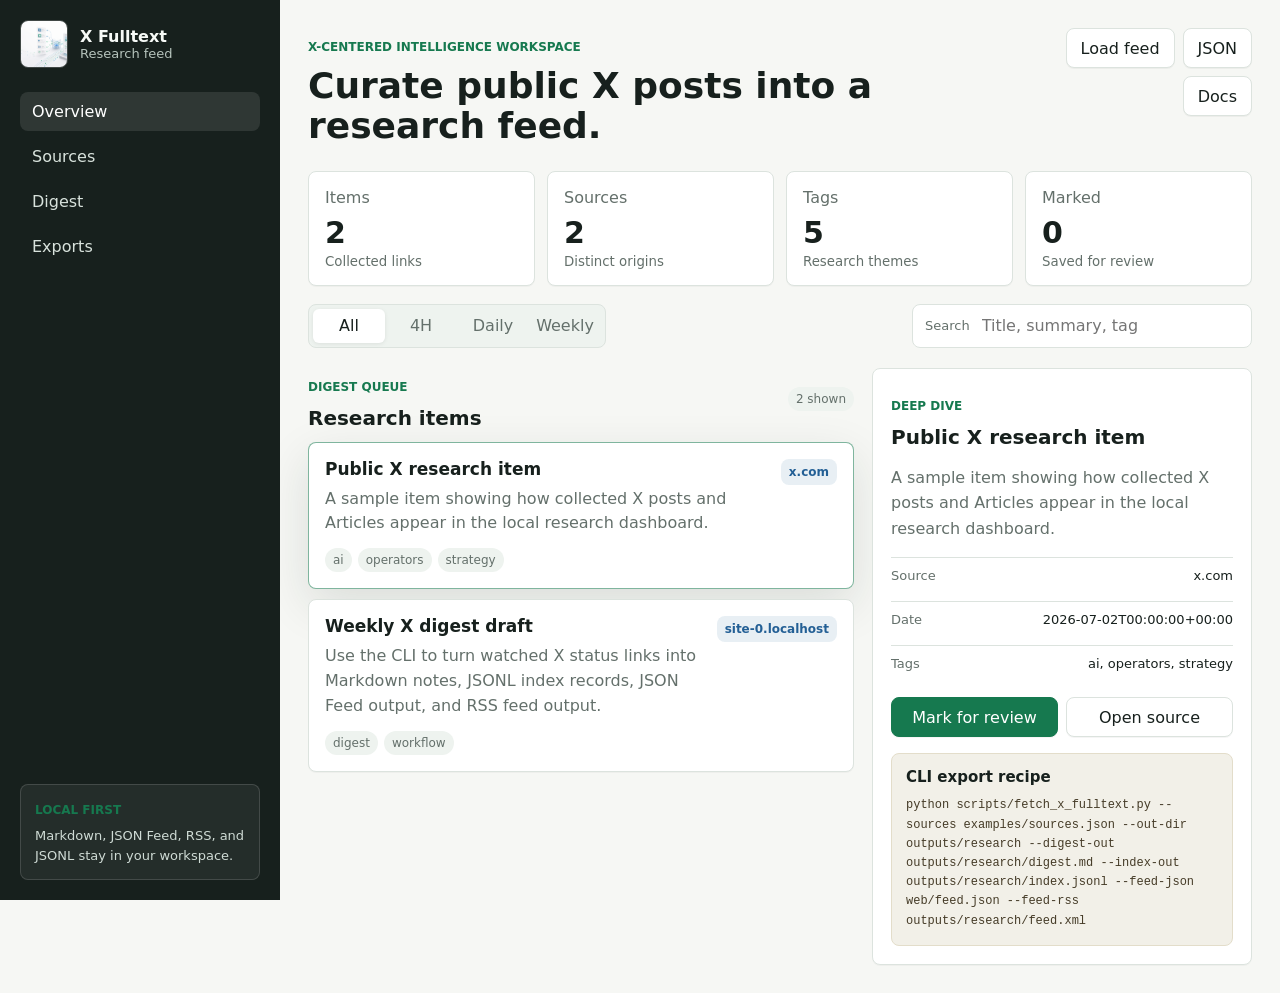
==== web/index.html @ 25ab1b39 "feat: add X research feed dashboard" ====
<!doctype html>
<html lang="en">
  <head>
    <meta charset="utf-8">
    <meta name="viewport" content="width=device-width, initial-scale=1">
    <title>X Fulltext Fetcher Dashboard</title>
    <link rel="stylesheet" href="./styles.css">
  </head>
  <body>
    <div class="app-shell">
      <aside class="sidebar" aria-label="Primary">
        <div class="brand">
          <img src="../assets/hero-banner.png" alt="" class="brand-mark">
          <div>
            <strong>X Fulltext</strong>
            <span>Research feed</span>
          </div>
        </div>
        <nav class="nav-list">
          <a href="#overview" class="active">Overview</a>
          <a href="#sources">Sources</a>
          <a href="#digest">Digest</a>
          <a href="#exports">Exports</a>
        </nav>
        <div class="sidebar-note">
          <span class="note-label">Local first</span>
          <p>Markdown, JSON Feed, RSS, and JSONL stay in your workspace.</p>
        </div>
      </aside>

      <main class="workspace">
        <header class="topbar">
          <div>
            <p class="eyebrow">X-centered intelligence workspace</p>
            <h1>Curate public X posts into a research feed.</h1>
          </div>
          <div class="toolbar">
            <label class="file-button">
              Load feed
              <input id="feedFile" type="file" accept="application/json,.json">
            </label>
            <a class="icon-button" href="./sample-feed.json" download aria-label="Download sample feed">JSON</a>
            <a class="icon-button" href="../README.md" aria-label="Open README">Docs</a>
          </div>
        </header>

        <section id="overview" class="metrics-grid" aria-label="Feed metrics">
          <article class="metric-card">
            <span>Items</span>
            <strong id="metricItems">0</strong>
            <small>Collected links</small>
          </article>
          <article class="metric-card">
            <span>Sources</span>
            <strong id="metricSources">0</strong>
            <small>Distinct origins</small>
          </article>
          <article class="metric-card">
            <span>Tags</span>
            <strong id="metricTags">0</strong>
            <small>Research themes</small>
          </article>
          <article class="metric-card">
            <span>Marked</span>
            <strong id="metricMarked">0</strong>
            <small>Saved for review</small>
          </article>
        </section>

        <section class="control-row" aria-label="Feed controls">
          <div class="segmented" role="tablist" aria-label="Digest cadence">
            <button class="selected" data-period="all">All</button>
            <button data-period="4h">4H</button>
            <button data-period="daily">Daily</button>
            <button data-period="weekly">Weekly</button>
          </div>
          <label class="search-box">
            <span>Search</span>
            <input id="searchInput" type="search" placeholder="Title, summary, tag">
          </label>
        </section>

        <section class="content-grid">
          <div class="feed-column">
            <div class="section-heading">
              <div>
                <p class="eyebrow">Digest queue</p>
                <h2>Research items</h2>
              </div>
              <span id="resultCount" class="count-pill">0 shown</span>
            </div>
            <div id="feedList" class="feed-list"></div>
          </div>

          <aside class="insight-panel" id="digest">
            <div class="section-heading">
              <div>
                <p class="eyebrow">Deep dive</p>
                <h2 id="detailTitle">Select an item</h2>
              </div>
            </div>
            <p id="detailSummary" class="detail-summary">Choose a feed item to inspect its summary, source link, and tags.</p>
            <div class="detail-meta" id="detailMeta"></div>
            <div class="action-stack">
              <button id="markButton" type="button">Mark for review</button>
              <a id="openSource" href="#" target="_blank" rel="noreferrer">Open source</a>
            </div>
            <div id="exports" class="export-box">
              <h3>CLI export recipe</h3>
              <code>python scripts/fetch_x_fulltext.py --sources examples/sources.json --out-dir outputs/research --digest-out outputs/research/digest.md --index-out outputs/research/index.jsonl --feed-json web/feed.json --feed-rss outputs/research/feed.xml</code>
            </div>
          </aside>
        </section>
      </main>
    </div>
    <script src="./app.js"></script>
  </body>
</html>
---- web/styles.css ----
:root {
  color-scheme: light;
  --bg: #f6f7f4;
  --surface: #ffffff;
  --surface-2: #eef3ef;
  --ink: #17201d;
  --muted: #64706b;
  --line: #dce3de;
  --green: #16794f;
  --blue: #235f95;
  --amber: #9a6517;
  --red: #a43d3d;
  --shadow: 0 16px 48px rgba(26, 38, 32, 0.12);
}

* {
  box-sizing: border-box;
}

body {
  margin: 0;
  min-height: 100vh;
  background: var(--bg);
  color: var(--ink);
  font-family: Inter, ui-sans-serif, system-ui, -apple-system, BlinkMacSystemFont, "Segoe UI", sans-serif;
}

a {
  color: inherit;
  text-decoration: none;
}

button,
input {
  font: inherit;
}

.app-shell {
  display: grid;
  grid-template-columns: 280px minmax(0, 1fr);
  min-height: 100vh;
}

.sidebar {
  position: sticky;
  top: 0;
  height: 100vh;
  display: flex;
  flex-direction: column;
  gap: 24px;
  padding: 20px;
  background: #17201d;
  color: #f7faf7;
}

.brand {
  display: flex;
  align-items: center;
  gap: 12px;
}

.brand-mark {
  width: 48px;
  height: 48px;
  border-radius: 8px;
  object-fit: cover;
  border: 1px solid rgba(255, 255, 255, 0.18);
}

.brand strong,
.brand span {
  display: block;
}

.brand span {
  color: #b7c4bd;
  font-size: 13px;
}

.nav-list {
  display: grid;
  gap: 6px;
}

.nav-list a {
  padding: 10px 12px;
  border-radius: 8px;
  color: #d8e2dc;
}

.nav-list a.active,
.nav-list a:hover {
  background: rgba(255, 255, 255, 0.1);
  color: #ffffff;
}

.sidebar-note {
  margin-top: auto;
  padding: 14px;
  border: 1px solid rgba(255, 255, 255, 0.14);
  border-radius: 8px;
  background: rgba(255, 255, 255, 0.06);
}

.note-label,
.eyebrow {
  color: var(--green);
  font-size: 12px;
  font-weight: 700;
  letter-spacing: 0;
  text-transform: uppercase;
}

.sidebar-note p {
  margin: 8px 0 0;
  color: #cfdbd5;
  font-size: 13px;
  line-height: 1.5;
}

.workspace {
  padding: 28px;
}

.topbar {
  display: flex;
  align-items: flex-start;
  justify-content: space-between;
  gap: 24px;
  margin-bottom: 24px;
}

.topbar h1 {
  max-width: 780px;
  margin: 4px 0 0;
  font-size: 36px;
  line-height: 1.12;
  letter-spacing: 0;
}

.toolbar {
  display: flex;
  flex-wrap: wrap;
  justify-content: flex-end;
  gap: 8px;
}

.file-button,
.icon-button,
.action-stack button,
.action-stack a {
  min-height: 40px;
  display: inline-flex;
  align-items: center;
  justify-content: center;
  padding: 0 14px;
  border: 1px solid var(--line);
  border-radius: 8px;
  background: var(--surface);
  color: var(--ink);
  cursor: pointer;
  box-shadow: 0 1px 0 rgba(0, 0, 0, 0.04);
}

.file-button input {
  display: none;
}

.metrics-grid {
  display: grid;
  grid-template-columns: repeat(4, minmax(0, 1fr));
  gap: 12px;
  margin-bottom: 18px;
}

.metric-card,
.feed-card,
.insight-panel {
  border: 1px solid var(--line);
  border-radius: 8px;
  background: var(--surface);
  box-shadow: 0 1px 0 rgba(0, 0, 0, 0.03);
}

.metric-card {
  padding: 16px;
}

.metric-card span,
.metric-card small {
  display: block;
  color: var(--muted);
}

.metric-card strong {
  display: block;
  margin: 8px 0 4px;
  font-size: 30px;
}

.control-row {
  display: flex;
  align-items: center;
  justify-content: space-between;
  gap: 16px;
  margin-bottom: 20px;
}

.segmented {
  display: inline-grid;
  grid-template-columns: repeat(4, 72px);
  padding: 4px;
  border: 1px solid var(--line);
  border-radius: 8px;
  background: var(--surface-2);
}

.segmented button {
  height: 34px;
  border: 0;
  border-radius: 6px;
  background: transparent;
  color: var(--muted);
  cursor: pointer;
}

.segmented button.selected {
  background: var(--surface);
  color: var(--ink);
  box-shadow: 0 1px 4px rgba(0, 0, 0, 0.08);
}

.search-box {
  min-width: min(100%, 340px);
  display: flex;
  align-items: center;
  gap: 10px;
  padding: 0 12px;
  border: 1px solid var(--line);
  border-radius: 8px;
  background: var(--surface);
}

.search-box span {
  color: var(--muted);
  font-size: 13px;
}

.search-box input {
  width: 100%;
  height: 42px;
  border: 0;
  outline: 0;
  background: transparent;
}

.content-grid {
  display: grid;
  grid-template-columns: minmax(0, 1fr) 380px;
  gap: 18px;
  align-items: start;
}

.section-heading {
  display: flex;
  align-items: center;
  justify-content: space-between;
  gap: 12px;
  margin-bottom: 12px;
}

.section-heading h2 {
  margin: 2px 0 0;
  font-size: 20px;
  letter-spacing: 0;
}

.count-pill,
.tag {
  display: inline-flex;
  align-items: center;
  min-height: 24px;
  padding: 0 8px;
  border-radius: 999px;
  background: var(--surface-2);
  color: var(--muted);
  font-size: 12px;
}

.feed-list {
  display: grid;
  gap: 10px;
}

.feed-card {
  display: grid;
  grid-template-columns: minmax(0, 1fr) auto;
  gap: 14px;
  padding: 16px;
  cursor: pointer;
}

.feed-card.selected {
  border-color: rgba(22, 121, 79, 0.55);
  box-shadow: var(--shadow);
}

.feed-card h3 {
  margin: 0 0 8px;
  font-size: 17px;
}

.feed-card p {
  margin: 0;
  color: var(--muted);
  line-height: 1.55;
}

.tag-row {
  display: flex;
  flex-wrap: wrap;
  gap: 6px;
  margin-top: 12px;
}

.source-chip {
  align-self: start;
  padding: 6px 8px;
  border-radius: 8px;
  background: rgba(35, 95, 149, 0.1);
  color: var(--blue);
  font-size: 12px;
  font-weight: 700;
}

.insight-panel {
  position: sticky;
  top: 20px;
  padding: 18px;
}

.detail-summary {
  color: var(--muted);
  line-height: 1.6;
}

.detail-meta {
  display: grid;
  gap: 8px;
  margin: 16px 0;
}

.meta-row {
  display: flex;
  justify-content: space-between;
  gap: 12px;
  padding: 10px 0;
  border-top: 1px solid var(--line);
  font-size: 13px;
}

.meta-row span:first-child {
  color: var(--muted);
}

.action-stack {
  display: grid;
  grid-template-columns: 1fr 1fr;
  gap: 8px;
  margin-bottom: 16px;
}

.action-stack button {
  background: var(--green);
  color: #ffffff;
  border-color: var(--green);
}

.export-box {
  padding: 14px;
  border-radius: 8px;
  background: #f2f0e8;
  border: 1px solid #e3ddca;
}

.export-box h3 {
  margin: 0 0 10px;
  font-size: 15px;
}

.export-box code {
  display: block;
  overflow-x: auto;
  color: #453b27;
  font-size: 12px;
  line-height: 1.6;
  white-space: pre-wrap;
}

@media (max-width: 980px) {
  .app-shell {
    grid-template-columns: 1fr;
  }

  .sidebar {
    position: static;
    height: auto;
  }

  .metrics-grid,
  .content-grid {
    grid-template-columns: 1fr 1fr;
  }

  .insight-panel {
    position: static;
    grid-column: 1 / -1;
  }
}

@media (max-width: 680px) {
  .workspace {
    padding: 18px;
  }

  .topbar,
  .control-row,
  .feed-card {
    display: grid;
  }

  .topbar h1 {
    font-size: 28px;
  }

  .metrics-grid,
  .content-grid {
    grid-template-columns: 1fr;
  }

  .segmented {
    width: 100%;
    grid-template-columns: repeat(4, minmax(0, 1fr));
  }

  .search-box {
    min-width: 100%;
  }
}
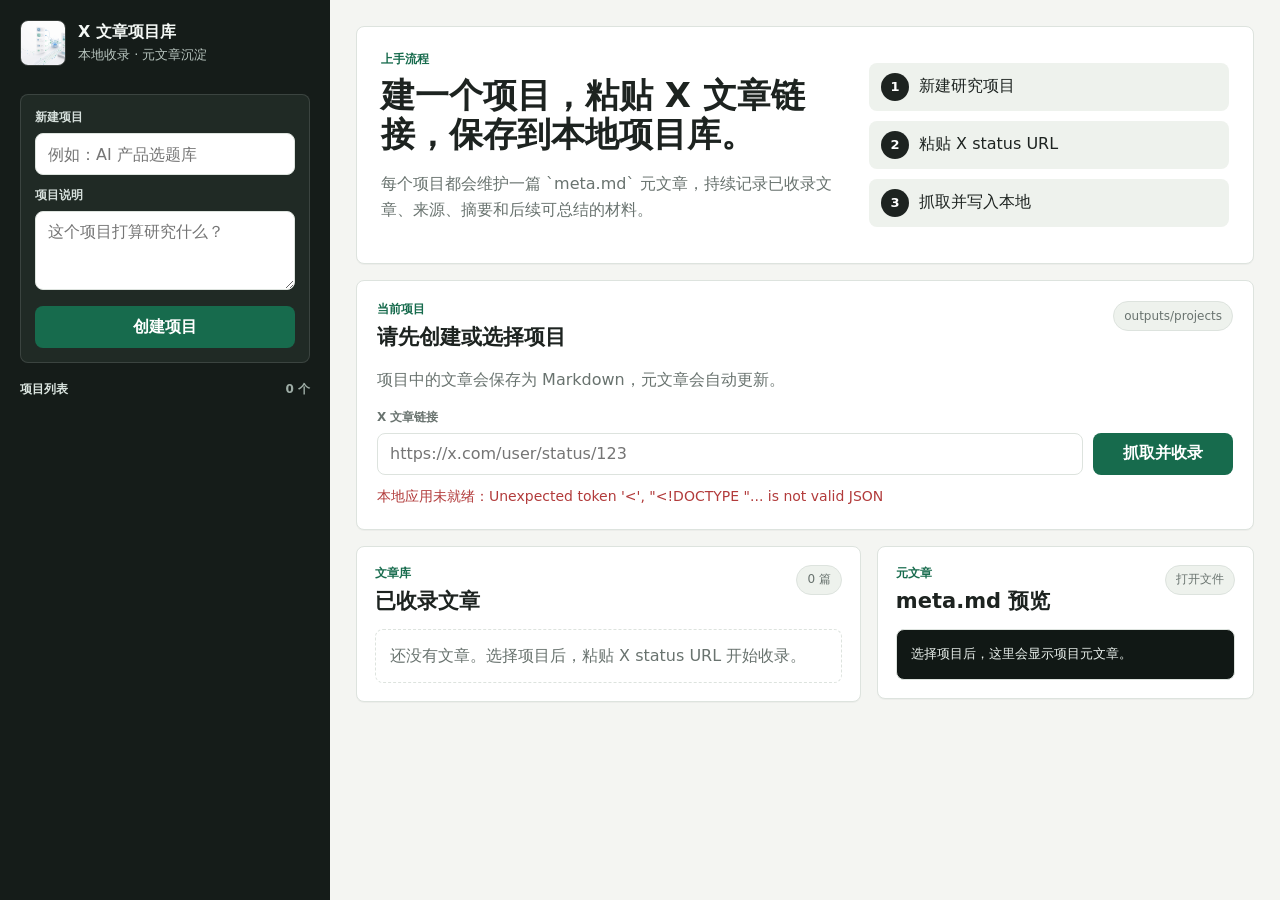
==== commit 3290718c: "feat: add local Chinese project library app" ====
--- a/web/index.html
+++ b/web/index.html
@@ -1,118 +1,101 @@
 <!doctype html>
-<html lang="en">
+<html lang="zh-CN">
   <head>
     <meta charset="utf-8">
     <meta name="viewport" content="width=device-width, initial-scale=1">
-    <title>X Fulltext Fetcher Dashboard</title>
+    <title>X 文章项目库</title>
     <link rel="stylesheet" href="./styles.css">
   </head>
   <body>
-    <div class="app-shell">
-      <aside class="sidebar" aria-label="Primary">
+    <div class="shell">
+      <aside class="project-rail" aria-label="项目库">
         <div class="brand">
           <img src="../assets/hero-banner.png" alt="" class="brand-mark">
           <div>
-            <strong>X Fulltext</strong>
-            <span>Research feed</span>
+            <strong>X 文章项目库</strong>
+            <span>本地收录 · 元文章沉淀</span>
           </div>
         </div>
-        <nav class="nav-list">
-          <a href="#overview" class="active">Overview</a>
-          <a href="#sources">Sources</a>
-          <a href="#digest">Digest</a>
-          <a href="#exports">Exports</a>
-        </nav>
-        <div class="sidebar-note">
-          <span class="note-label">Local first</span>
-          <p>Markdown, JSON Feed, RSS, and JSONL stay in your workspace.</p>
+
+        <form id="projectForm" class="new-project">
+          <label>
+            <span>新建项目</span>
+            <input id="projectName" required placeholder="例如：AI 产品选题库">
+          </label>
+          <label>
+            <span>项目说明</span>
+            <textarea id="projectDescription" rows="3" placeholder="这个项目打算研究什么？"></textarea>
+          </label>
+          <button type="submit">创建项目</button>
+        </form>
+
+        <div class="rail-heading">
+          <span>项目列表</span>
+          <small id="projectCount">0 个</small>
         </div>
+        <div id="projectList" class="project-list"></div>
       </aside>
 
       <main class="workspace">
-        <header class="topbar">
+        <section class="hero-panel">
           <div>
-            <p class="eyebrow">X-centered intelligence workspace</p>
-            <h1>Curate public X posts into a research feed.</h1>
+            <p class="eyebrow">上手流程</p>
+            <h1>建一个项目，粘贴 X 文章链接，保存到本地项目库。</h1>
+            <p class="hero-copy">每个项目都会维护一篇 `meta.md` 元文章，持续记录已收录文章、来源、摘要和后续可总结的材料。</p>
           </div>
-          <div class="toolbar">
-            <label class="file-button">
-              Load feed
-              <input id="feedFile" type="file" accept="application/json,.json">
-            </label>
-            <a class="icon-button" href="./sample-feed.json" download aria-label="Download sample feed">JSON</a>
-            <a class="icon-button" href="../README.md" aria-label="Open README">Docs</a>
-          </div>
-        </header>
-
-        <section id="overview" class="metrics-grid" aria-label="Feed metrics">
-          <article class="metric-card">
-            <span>Items</span>
-            <strong id="metricItems">0</strong>
-            <small>Collected links</small>
-          </article>
-          <article class="metric-card">
-            <span>Sources</span>
-            <strong id="metricSources">0</strong>
-            <small>Distinct origins</small>
-          </article>
-          <article class="metric-card">
-            <span>Tags</span>
-            <strong id="metricTags">0</strong>
-            <small>Research themes</small>
-          </article>
-          <article class="metric-card">
-            <span>Marked</span>
-            <strong id="metricMarked">0</strong>
-            <small>Saved for review</small>
-          </article>
+          <ol class="steps">
+            <li><strong>1</strong><span>新建研究项目</span></li>
+            <li><strong>2</strong><span>粘贴 X status URL</span></li>
+            <li><strong>3</strong><span>抓取并写入本地</span></li>
+          </ol>
         </section>
 
-        <section class="control-row" aria-label="Feed controls">
-          <div class="segmented" role="tablist" aria-label="Digest cadence">
-            <button class="selected" data-period="all">All</button>
-            <button data-period="4h">4H</button>
-            <button data-period="daily">Daily</button>
-            <button data-period="weekly">Weekly</button>
+        <section class="active-project">
+          <div class="section-title">
+            <div>
+              <p class="eyebrow">当前项目</p>
+              <h2 id="activeProjectName">请先创建或选择项目</h2>
+            </div>
+            <span id="saveLocation" class="path-pill">outputs/projects</span>
           </div>
-          <label class="search-box">
-            <span>Search</span>
-            <input id="searchInput" type="search" placeholder="Title, summary, tag">
-          </label>
+          <p id="activeProjectDescription" class="muted">项目中的文章会保存为 Markdown，元文章会自动更新。</p>
+
+          <form id="captureForm" class="capture-box">
+            <label>
+              <span>X 文章链接</span>
+              <input id="articleUrl" type="url" placeholder="https://x.com/user/status/123" required>
+            </label>
+            <button id="captureButton" type="submit">抓取并收录</button>
+          </form>
+          <p id="statusLine" class="status-line">准备就绪。</p>
         </section>
 
-        <section class="content-grid">
-          <div class="feed-column">
-            <div class="section-heading">
+        <section class="library-grid">
+          <div class="article-pane">
+            <div class="section-title">
               <div>
-                <p class="eyebrow">Digest queue</p>
-                <h2>Research items</h2>
+                <p class="eyebrow">文章库</p>
+                <h2>已收录文章</h2>
               </div>
-              <span id="resultCount" class="count-pill">0 shown</span>
+              <span id="articleCount" class="path-pill">0 篇</span>
             </div>
-            <div id="feedList" class="feed-list"></div>
+            <div id="articleList" class="article-list"></div>
           </div>
 
-          <aside class="insight-panel" id="digest">
-            <div class="section-heading">
+          <aside class="meta-pane">
+            <div class="section-title">
               <div>
-                <p class="eyebrow">Deep dive</p>
-                <h2 id="detailTitle">Select an item</h2>
+                <p class="eyebrow">元文章</p>
+                <h2>meta.md 预览</h2>
               </div>
+              <a id="metaFileLink" href="#" target="_blank" rel="noreferrer">打开文件</a>
             </div>
-            <p id="detailSummary" class="detail-summary">Choose a feed item to inspect its summary, source link, and tags.</p>
-            <div class="detail-meta" id="detailMeta"></div>
-            <div class="action-stack">
-              <button id="markButton" type="button">Mark for review</button>
-              <a id="openSource" href="#" target="_blank" rel="noreferrer">Open source</a>
-            </div>
-            <div id="exports" class="export-box">
-              <h3>CLI export recipe</h3>
-              <code>python scripts/fetch_x_fulltext.py --sources examples/sources.json --out-dir outputs/research --digest-out outputs/research/digest.md --index-out outputs/research/index.jsonl --feed-json web/feed.json --feed-rss outputs/research/feed.xml</code>
-            </div>
+            <pre id="metaPreview" class="meta-preview">选择项目后，这里会显示项目元文章。</pre>
           </aside>
         </section>
       </main>
     </div>
+
     <script src="./app.js"></script>
   </body>
 </html>
--- a/web/styles.css
+++ b/web/styles.css
@@ -1,16 +1,20 @@
 :root {
   color-scheme: light;
-  --bg: #f6f7f4;
+  --bg: #f4f5f2;
+  --ink: #1d2320;
+  --muted: #69736f;
+  --line: #dde3de;
   --surface: #ffffff;
-  --surface-2: #eef3ef;
-  --ink: #17201d;
-  --muted: #64706b;
-  --line: #dce3de;
-  --green: #16794f;
-  --blue: #235f95;
-  --amber: #9a6517;
-  --red: #a43d3d;
-  --shadow: 0 16px 48px rgba(26, 38, 32, 0.12);
+  --surface-soft: #eef2ed;
+  --rail: #151c19;
+  --rail-2: #202a25;
+  --rail-text: #f4f8f5;
+  --green: #176b4d;
+  --green-2: #0f5b41;
+  --blue: #245f8f;
+  --yellow: #f1c45b;
+  --danger: #b23b3b;
+  --shadow: 0 18px 48px rgba(26, 34, 30, 0.12);
 }
 
 * {
@@ -22,7 +26,13 @@
   min-height: 100vh;
   background: var(--bg);
   color: var(--ink);
-  font-family: Inter, ui-sans-serif, system-ui, -apple-system, BlinkMacSystemFont, "Segoe UI", sans-serif;
+  font-family: Inter, ui-sans-serif, system-ui, -apple-system, BlinkMacSystemFont, "Segoe UI", "Microsoft YaHei", sans-serif;
+}
+
+button,
+input,
+textarea {
+  font: inherit;
 }
 
 a {
@@ -30,41 +40,38 @@
   text-decoration: none;
 }
 
-button,
-input {
-  font: inherit;
-}
-
-.app-shell {
-  display: grid;
-  grid-template-columns: 280px minmax(0, 1fr);
+.shell {
+  display: grid;
+  grid-template-columns: 330px minmax(0, 1fr);
   min-height: 100vh;
 }
 
-.sidebar {
+.project-rail {
   position: sticky;
   top: 0;
   height: 100vh;
   display: flex;
   flex-direction: column;
-  gap: 24px;
+  gap: 18px;
   padding: 20px;
-  background: #17201d;
-  color: #f7faf7;
+  background: var(--rail);
+  color: var(--rail-text);
+  overflow-y: auto;
 }
 
 .brand {
   display: flex;
   align-items: center;
   gap: 12px;
+  padding-bottom: 10px;
 }
 
 .brand-mark {
-  width: 48px;
-  height: 48px;
+  width: 46px;
+  height: 46px;
   border-radius: 8px;
   object-fit: cover;
-  border: 1px solid rgba(255, 255, 255, 0.18);
+  border: 1px solid rgba(255, 255, 255, 0.14);
 }
 
 .brand strong,
@@ -73,377 +80,395 @@
 }
 
 .brand span {
-  color: #b7c4bd;
+  margin-top: 3px;
+  color: #b8c5bf;
   font-size: 13px;
 }
 
-.nav-list {
-  display: grid;
-  gap: 6px;
-}
-
-.nav-list a {
-  padding: 10px 12px;
-  border-radius: 8px;
-  color: #d8e2dc;
-}
-
-.nav-list a.active,
-.nav-list a:hover {
-  background: rgba(255, 255, 255, 0.1);
-  color: #ffffff;
-}
-
-.sidebar-note {
-  margin-top: auto;
+.new-project {
+  display: grid;
+  gap: 12px;
   padding: 14px;
-  border: 1px solid rgba(255, 255, 255, 0.14);
-  border-radius: 8px;
-  background: rgba(255, 255, 255, 0.06);
-}
-
-.note-label,
+  border: 1px solid rgba(255, 255, 255, 0.12);
+  border-radius: 8px;
+  background: var(--rail-2);
+}
+
+label span,
+.rail-heading,
 .eyebrow {
-  color: var(--green);
   font-size: 12px;
   font-weight: 700;
   letter-spacing: 0;
   text-transform: uppercase;
 }
 
-.sidebar-note p {
-  margin: 8px 0 0;
-  color: #cfdbd5;
+label span {
+  display: block;
+  margin-bottom: 7px;
+  color: #d6e0dc;
+}
+
+input,
+textarea {
+  width: 100%;
+  border: 1px solid var(--line);
+  border-radius: 8px;
+  background: #ffffff;
+  color: var(--ink);
+  outline: 0;
+}
+
+input {
+  height: 42px;
+  padding: 0 12px;
+}
+
+textarea {
+  resize: vertical;
+  min-height: 74px;
+  padding: 10px 12px;
+}
+
+input:focus,
+textarea:focus {
+  border-color: rgba(23, 107, 77, 0.65);
+  box-shadow: 0 0 0 3px rgba(23, 107, 77, 0.14);
+}
+
+button {
+  border: 0;
+  border-radius: 8px;
+  cursor: pointer;
+}
+
+.new-project button,
+.capture-box button {
+  min-height: 42px;
+  padding: 0 14px;
+  background: var(--green);
+  color: #ffffff;
+  font-weight: 700;
+}
+
+.new-project button:hover,
+.capture-box button:hover {
+  background: var(--green-2);
+}
+
+.capture-box button:disabled {
+  opacity: 0.65;
+  cursor: wait;
+}
+
+.rail-heading {
+  display: flex;
+  align-items: center;
+  justify-content: space-between;
+  color: #dbe5e0;
+}
+
+.rail-heading small {
+  color: #9eadA6;
+  font-size: 12px;
+}
+
+.project-list {
+  display: grid;
+  gap: 8px;
+}
+
+.project-item {
+  width: 100%;
+  display: grid;
+  gap: 5px;
+  padding: 12px;
+  border: 1px solid rgba(255, 255, 255, 0.09);
+  border-radius: 8px;
+  background: rgba(255, 255, 255, 0.04);
+  color: var(--rail-text);
+  text-align: left;
+}
+
+.project-item.active,
+.project-item:hover {
+  background: rgba(255, 255, 255, 0.1);
+  border-color: rgba(241, 196, 91, 0.6);
+}
+
+.project-name {
+  overflow: hidden;
+  font-weight: 700;
+  text-overflow: ellipsis;
+  white-space: nowrap;
+}
+
+.project-meta {
+  color: #b7c4be;
+  font-size: 12px;
+}
+
+.workspace {
+  padding: 26px;
+}
+
+.hero-panel,
+.active-project,
+.article-pane,
+.meta-pane {
+  border: 1px solid var(--line);
+  border-radius: 8px;
+  background: var(--surface);
+  box-shadow: 0 1px 0 rgba(0, 0, 0, 0.03);
+}
+
+.hero-panel {
+  display: grid;
+  grid-template-columns: minmax(0, 1fr) 360px;
+  gap: 28px;
+  align-items: center;
+  padding: 24px;
+  margin-bottom: 16px;
+}
+
+.eyebrow {
+  margin: 0;
+  color: var(--green);
+}
+
+h1,
+h2,
+h3,
+p {
+  letter-spacing: 0;
+}
+
+h1 {
+  max-width: 780px;
+  margin: 8px 0 10px;
+  font-size: 34px;
+  line-height: 1.16;
+}
+
+.hero-copy,
+.muted,
+.status-line,
+.article-card p {
+  color: var(--muted);
+  line-height: 1.62;
+}
+
+.steps {
+  display: grid;
+  gap: 10px;
+  margin: 0;
+  padding: 0;
+  list-style: none;
+}
+
+.steps li {
+  display: flex;
+  align-items: center;
+  gap: 10px;
+  min-height: 48px;
+  padding: 10px 12px;
+  border-radius: 8px;
+  background: var(--surface-soft);
+}
+
+.steps strong {
+  width: 28px;
+  height: 28px;
+  display: inline-flex;
+  align-items: center;
+  justify-content: center;
+  border-radius: 999px;
+  background: var(--ink);
+  color: #ffffff;
   font-size: 13px;
-  line-height: 1.5;
-}
-
-.workspace {
-  padding: 28px;
-}
-
-.topbar {
+}
+
+.active-project {
+  padding: 20px;
+  margin-bottom: 16px;
+}
+
+.section-title {
   display: flex;
   align-items: flex-start;
   justify-content: space-between;
-  gap: 24px;
-  margin-bottom: 24px;
-}
-
-.topbar h1 {
-  max-width: 780px;
-  margin: 4px 0 0;
-  font-size: 36px;
-  line-height: 1.12;
-  letter-spacing: 0;
-}
-
-.toolbar {
-  display: flex;
-  flex-wrap: wrap;
-  justify-content: flex-end;
-  gap: 8px;
-}
-
-.file-button,
-.icon-button,
-.action-stack button,
-.action-stack a {
-  min-height: 40px;
+  gap: 14px;
+}
+
+.section-title h2 {
+  margin: 5px 0 0;
+  font-size: 21px;
+}
+
+.path-pill,
+.meta-pane a {
   display: inline-flex;
   align-items: center;
-  justify-content: center;
-  padding: 0 14px;
-  border: 1px solid var(--line);
-  border-radius: 8px;
-  background: var(--surface);
-  color: var(--ink);
-  cursor: pointer;
-  box-shadow: 0 1px 0 rgba(0, 0, 0, 0.04);
-}
-
-.file-button input {
-  display: none;
-}
-
-.metrics-grid {
-  display: grid;
-  grid-template-columns: repeat(4, minmax(0, 1fr));
-  gap: 12px;
-  margin-bottom: 18px;
-}
-
-.metric-card,
-.feed-card,
-.insight-panel {
-  border: 1px solid var(--line);
-  border-radius: 8px;
-  background: var(--surface);
-  box-shadow: 0 1px 0 rgba(0, 0, 0, 0.03);
-}
-
-.metric-card {
-  padding: 16px;
-}
-
-.metric-card span,
-.metric-card small {
-  display: block;
-  color: var(--muted);
-}
-
-.metric-card strong {
-  display: block;
-  margin: 8px 0 4px;
-  font-size: 30px;
-}
-
-.control-row {
-  display: flex;
-  align-items: center;
-  justify-content: space-between;
-  gap: 16px;
-  margin-bottom: 20px;
-}
-
-.segmented {
-  display: inline-grid;
-  grid-template-columns: repeat(4, 72px);
-  padding: 4px;
-  border: 1px solid var(--line);
-  border-radius: 8px;
-  background: var(--surface-2);
-}
-
-.segmented button {
-  height: 34px;
-  border: 0;
-  border-radius: 6px;
-  background: transparent;
-  color: var(--muted);
-  cursor: pointer;
-}
-
-.segmented button.selected {
-  background: var(--surface);
-  color: var(--ink);
-  box-shadow: 0 1px 4px rgba(0, 0, 0, 0.08);
-}
-
-.search-box {
-  min-width: min(100%, 340px);
-  display: flex;
-  align-items: center;
-  gap: 10px;
-  padding: 0 12px;
-  border: 1px solid var(--line);
-  border-radius: 8px;
-  background: var(--surface);
-}
-
-.search-box span {
-  color: var(--muted);
-  font-size: 13px;
-}
-
-.search-box input {
-  width: 100%;
-  height: 42px;
-  border: 0;
-  outline: 0;
-  background: transparent;
-}
-
-.content-grid {
-  display: grid;
-  grid-template-columns: minmax(0, 1fr) 380px;
-  gap: 18px;
-  align-items: start;
-}
-
-.section-heading {
-  display: flex;
-  align-items: center;
-  justify-content: space-between;
-  gap: 12px;
-  margin-bottom: 12px;
-}
-
-.section-heading h2 {
-  margin: 2px 0 0;
-  font-size: 20px;
-  letter-spacing: 0;
-}
-
-.count-pill,
-.tag {
-  display: inline-flex;
-  align-items: center;
-  min-height: 24px;
-  padding: 0 8px;
+  min-height: 30px;
+  padding: 0 10px;
+  border: 1px solid var(--line);
   border-radius: 999px;
-  background: var(--surface-2);
+  background: var(--surface-soft);
   color: var(--muted);
   font-size: 12px;
-}
-
-.feed-list {
-  display: grid;
+  white-space: nowrap;
+}
+
+.capture-box {
+  display: grid;
+  grid-template-columns: minmax(0, 1fr) 140px;
   gap: 10px;
-}
-
-.feed-card {
-  display: grid;
-  grid-template-columns: minmax(0, 1fr) auto;
+  align-items: end;
+  margin-top: 16px;
+}
+
+.capture-box label span {
+  color: var(--muted);
+}
+
+.status-line {
+  min-height: 24px;
+  margin: 10px 0 0;
+  font-size: 14px;
+}
+
+.status-line[data-tone="ok"] {
+  color: var(--green);
+}
+
+.status-line[data-tone="error"] {
+  color: var(--danger);
+}
+
+.library-grid {
+  display: grid;
+  grid-template-columns: minmax(0, 1fr) minmax(360px, 42%);
+  gap: 16px;
+  align-items: start;
+}
+
+.article-pane,
+.meta-pane {
+  padding: 18px;
+}
+
+.article-list {
+  display: grid;
+  gap: 10px;
+  margin-top: 14px;
+}
+
+.article-card {
+  display: grid;
+  grid-template-columns: minmax(0, 1fr) 96px;
   gap: 14px;
-  padding: 16px;
-  cursor: pointer;
-}
-
-.feed-card.selected {
-  border-color: rgba(22, 121, 79, 0.55);
-  box-shadow: var(--shadow);
-}
-
-.feed-card h3 {
+  padding: 14px;
+  border: 1px solid var(--line);
+  border-radius: 8px;
+  background: #fbfcfa;
+}
+
+.article-card h3 {
   margin: 0 0 8px;
   font-size: 17px;
 }
 
-.feed-card p {
+.article-card p {
   margin: 0;
+}
+
+.article-meta {
+  display: flex;
+  flex-wrap: wrap;
+  gap: 8px;
+  margin-top: 10px;
   color: var(--muted);
+  font-size: 12px;
+}
+
+.article-actions {
+  display: grid;
+  align-content: start;
+  gap: 8px;
+}
+
+.article-actions a {
+  min-height: 32px;
+  display: inline-flex;
+  align-items: center;
+  justify-content: center;
+  border: 1px solid var(--line);
+  border-radius: 8px;
+  background: var(--surface);
+  color: var(--blue);
+  font-size: 13px;
+  font-weight: 700;
+}
+
+.meta-pane {
+  position: sticky;
+  top: 18px;
+}
+
+.meta-preview {
+  max-height: 68vh;
+  overflow: auto;
+  margin: 14px 0 0;
+  padding: 14px;
+  border: 1px solid var(--line);
+  border-radius: 8px;
+  background: #111815;
+  color: #eaf1ed;
+  font-family: ui-monospace, SFMono-Regular, Consolas, "Liberation Mono", monospace;
+  font-size: 13px;
+  line-height: 1.68;
+  white-space: pre-wrap;
+}
+
+.empty {
+  padding: 14px;
+  border: 1px dashed var(--line);
+  border-radius: 8px;
+  color: var(--muted);
+  background: rgba(255, 255, 255, 0.5);
   line-height: 1.55;
 }
 
-.tag-row {
-  display: flex;
-  flex-wrap: wrap;
-  gap: 6px;
-  margin-top: 12px;
-}
-
-.source-chip {
-  align-self: start;
-  padding: 6px 8px;
-  border-radius: 8px;
-  background: rgba(35, 95, 149, 0.1);
-  color: var(--blue);
-  font-size: 12px;
-  font-weight: 700;
-}
-
-.insight-panel {
-  position: sticky;
-  top: 20px;
-  padding: 18px;
-}
-
-.detail-summary {
-  color: var(--muted);
-  line-height: 1.6;
-}
-
-.detail-meta {
-  display: grid;
-  gap: 8px;
-  margin: 16px 0;
-}
-
-.meta-row {
-  display: flex;
-  justify-content: space-between;
-  gap: 12px;
-  padding: 10px 0;
-  border-top: 1px solid var(--line);
-  font-size: 13px;
-}
-
-.meta-row span:first-child {
-  color: var(--muted);
-}
-
-.action-stack {
-  display: grid;
-  grid-template-columns: 1fr 1fr;
-  gap: 8px;
-  margin-bottom: 16px;
-}
-
-.action-stack button {
-  background: var(--green);
-  color: #ffffff;
-  border-color: var(--green);
-}
-
-.export-box {
-  padding: 14px;
-  border-radius: 8px;
-  background: #f2f0e8;
-  border: 1px solid #e3ddca;
-}
-
-.export-box h3 {
-  margin: 0 0 10px;
-  font-size: 15px;
-}
-
-.export-box code {
-  display: block;
-  overflow-x: auto;
-  color: #453b27;
-  font-size: 12px;
-  line-height: 1.6;
-  white-space: pre-wrap;
-}
-
-@media (max-width: 980px) {
-  .app-shell {
+@media (max-width: 1080px) {
+  .shell,
+  .hero-panel,
+  .library-grid {
     grid-template-columns: 1fr;
   }
 
-  .sidebar {
+  .project-rail,
+  .meta-pane {
     position: static;
     height: auto;
   }
-
-  .metrics-grid,
-  .content-grid {
-    grid-template-columns: 1fr 1fr;
-  }
-
-  .insight-panel {
-    position: static;
-    grid-column: 1 / -1;
-  }
 }
 
 @media (max-width: 680px) {
-  .workspace {
-    padding: 18px;
-  }
-
-  .topbar,
-  .control-row,
-  .feed-card {
+  .workspace,
+  .project-rail {
+    padding: 16px;
+  }
+
+  h1 {
+    font-size: 27px;
+  }
+
+  .capture-box,
+  .article-card {
+    grid-template-columns: 1fr;
+  }
+
+  .section-title {
     display: grid;
   }
-
-  .topbar h1 {
-    font-size: 28px;
-  }
-
-  .metrics-grid,
-  .content-grid {
-    grid-template-columns: 1fr;
-  }
-
-  .segmented {
-    width: 100%;
-    grid-template-columns: repeat(4, minmax(0, 1fr));
-  }
-
-  .search-box {
-    min-width: 100%;
-  }
-}
+}
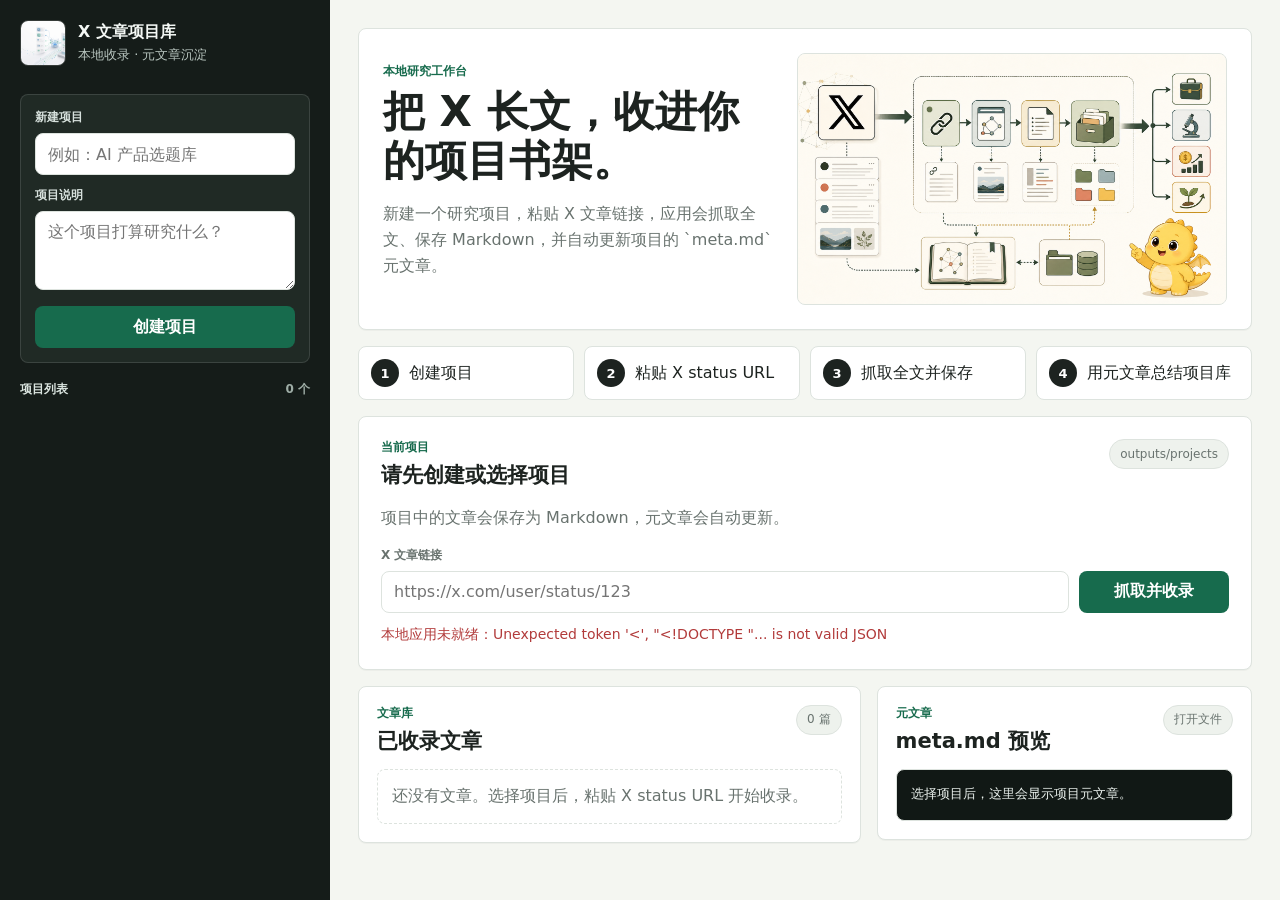
==== commit e85d1053: "feat: polish app reader and README presentation" ====
--- a/web/index.html
+++ b/web/index.html
@@ -39,16 +39,21 @@
       <main class="workspace">
         <section class="hero-panel">
           <div>
-            <p class="eyebrow">上手流程</p>
-            <h1>建一个项目，粘贴 X 文章链接，保存到本地项目库。</h1>
-            <p class="hero-copy">每个项目都会维护一篇 `meta.md` 元文章，持续记录已收录文章、来源、摘要和后续可总结的材料。</p>
+            <p class="eyebrow">本地研究工作台</p>
+            <h1>把 X 长文，收进你的项目书架。</h1>
+            <p class="hero-copy">新建一个研究项目，粘贴 X 文章链接，应用会抓取全文、保存 Markdown，并自动更新项目的 `meta.md` 元文章。</p>
           </div>
-          <ol class="steps">
-            <li><strong>1</strong><span>新建研究项目</span></li>
-            <li><strong>2</strong><span>粘贴 X status URL</span></li>
-            <li><strong>3</strong><span>抓取并写入本地</span></li>
-          </ol>
+          <div class="hero-visual">
+            <img src="../assets/research-hero.png" alt="研究者整理 X 文章卡片到项目书架">
+          </div>
         </section>
+
+        <ol class="steps">
+          <li><strong>1</strong><span>创建项目</span></li>
+          <li><strong>2</strong><span>粘贴 X status URL</span></li>
+          <li><strong>3</strong><span>抓取全文并保存</span></li>
+          <li><strong>4</strong><span>用元文章总结项目库</span></li>
+        </ol>
 
         <section class="active-project">
           <div class="section-title">
--- a/web/styles.css
+++ b/web/styles.css
@@ -1,6 +1,6 @@
 :root {
   color-scheme: light;
-  --bg: #f4f5f2;
+  --bg: #f4f6f1;
   --ink: #1d2320;
   --muted: #69736f;
   --line: #dde3de;
@@ -13,6 +13,7 @@
   --green-2: #0f5b41;
   --blue: #245f8f;
   --yellow: #f1c45b;
+  --coral: #c96f5a;
   --danger: #b23b3b;
   --shadow: 0 18px 48px rgba(26, 34, 30, 0.12);
 }
@@ -209,7 +210,7 @@
 }
 
 .workspace {
-  padding: 26px;
+  padding: 28px;
 }
 
 .hero-panel,
@@ -224,11 +225,12 @@
 
 .hero-panel {
   display: grid;
-  grid-template-columns: minmax(0, 1fr) 360px;
-  gap: 28px;
+  grid-template-columns: minmax(0, 0.95fr) minmax(360px, 1.05fr);
+  gap: 24px;
   align-items: center;
   padding: 24px;
   margin-bottom: 16px;
+  overflow: hidden;
 }
 
 .eyebrow {
@@ -246,7 +248,7 @@
 h1 {
   max-width: 780px;
   margin: 8px 0 10px;
-  font-size: 34px;
+  font-size: 42px;
   line-height: 1.16;
 }
 
@@ -258,10 +260,29 @@
   line-height: 1.62;
 }
 
+.hero-visual {
+  min-height: 250px;
+  border: 1px solid var(--line);
+  border-radius: 8px;
+  overflow: hidden;
+  background: var(--surface-soft);
+  box-shadow: inset 0 1px 0 rgba(255, 255, 255, 0.6);
+}
+
+.hero-visual img {
+  width: 100%;
+  height: 100%;
+  min-height: 250px;
+  display: block;
+  object-fit: cover;
+}
+
 .steps {
   display: grid;
+  grid-template-columns: repeat(4, minmax(0, 1fr));
   gap: 10px;
   margin: 0;
+  margin-bottom: 16px;
   padding: 0;
   list-style: none;
 }
@@ -270,10 +291,11 @@
   display: flex;
   align-items: center;
   gap: 10px;
-  min-height: 48px;
-  padding: 10px 12px;
-  border-radius: 8px;
-  background: var(--surface-soft);
+  min-height: 54px;
+  padding: 12px;
+  border: 1px solid var(--line);
+  border-radius: 8px;
+  background: var(--surface);
 }
 
 .steps strong {
@@ -289,7 +311,7 @@
 }
 
 .active-project {
-  padding: 20px;
+  padding: 22px;
   margin-bottom: 16px;
 }
 
@@ -321,7 +343,7 @@
 
 .capture-box {
   display: grid;
-  grid-template-columns: minmax(0, 1fr) 140px;
+  grid-template-columns: minmax(0, 1fr) 150px;
   gap: 10px;
   align-items: end;
   margin-top: 16px;
@@ -365,17 +387,29 @@
 
 .article-card {
   display: grid;
-  grid-template-columns: minmax(0, 1fr) 96px;
+  grid-template-columns: minmax(0, 1fr) 108px;
   gap: 14px;
-  padding: 14px;
+  padding: 16px;
   border: 1px solid var(--line);
   border-radius: 8px;
   background: #fbfcfa;
+  cursor: pointer;
+  transition: transform 160ms ease, border-color 160ms ease, box-shadow 160ms ease;
+}
+
+.article-card:hover {
+  transform: translateY(-1px);
+  border-color: rgba(23, 107, 77, 0.45);
+  box-shadow: 0 12px 30px rgba(26, 34, 30, 0.09);
 }
 
 .article-card h3 {
   margin: 0 0 8px;
-  font-size: 17px;
+  font-size: 18px;
+}
+
+.article-card h3 a:hover {
+  color: var(--green);
 }
 
 .article-card p {
@@ -408,6 +442,12 @@
   color: var(--blue);
   font-size: 13px;
   font-weight: 700;
+}
+
+.article-actions a:first-child {
+  background: var(--ink);
+  color: #ffffff;
+  border-color: var(--ink);
 }
 
 .meta-pane {
@@ -439,6 +479,139 @@
   line-height: 1.55;
 }
 
+.reader-body {
+  background:
+    linear-gradient(180deg, rgba(21, 28, 25, 0.98) 0, rgba(21, 28, 25, 0.98) 190px, transparent 190px),
+    var(--bg);
+}
+
+.reader-topbar {
+  max-width: 1120px;
+  display: flex;
+  align-items: center;
+  justify-content: space-between;
+  gap: 16px;
+  margin: 0 auto;
+  padding: 18px 24px;
+  color: #f4f8f5;
+}
+
+.back-link,
+.reader-actions a {
+  min-height: 36px;
+  display: inline-flex;
+  align-items: center;
+  justify-content: center;
+  padding: 0 12px;
+  border: 1px solid rgba(255, 255, 255, 0.16);
+  border-radius: 8px;
+  background: rgba(255, 255, 255, 0.08);
+  color: #f4f8f5;
+  font-size: 13px;
+  font-weight: 700;
+}
+
+.reader-actions {
+  display: flex;
+  gap: 8px;
+}
+
+.reader-shell {
+  max-width: 980px;
+  margin: 18px auto 56px;
+  padding: 0 24px;
+}
+
+.markdown-page {
+  padding: 36px clamp(22px, 5vw, 64px);
+  border: 1px solid var(--line);
+  border-radius: 8px;
+  background: var(--surface);
+  box-shadow: var(--shadow);
+}
+
+.markdown-page > h1 {
+  max-width: 780px;
+  margin-bottom: 28px;
+  font-size: clamp(30px, 5vw, 48px);
+}
+
+.markdown-view {
+  color: #27302c;
+  font-size: 17px;
+  line-height: 1.82;
+}
+
+.markdown-view h2,
+.markdown-view h3,
+.markdown-view h4 {
+  margin: 34px 0 12px;
+  line-height: 1.25;
+  color: var(--ink);
+}
+
+.markdown-view h2 {
+  padding-top: 12px;
+  border-top: 1px solid var(--line);
+  font-size: 26px;
+}
+
+.markdown-view h3 {
+  font-size: 21px;
+}
+
+.markdown-view p,
+.markdown-view ul,
+.markdown-view blockquote,
+.markdown-view pre {
+  margin: 0 0 18px;
+}
+
+.markdown-view a {
+  color: var(--green);
+  border-bottom: 1px solid rgba(23, 107, 77, 0.35);
+}
+
+.markdown-view blockquote {
+  padding: 14px 18px;
+  border-left: 4px solid var(--green);
+  border-radius: 0 8px 8px 0;
+  background: var(--surface-soft);
+  color: #3f4a45;
+}
+
+.markdown-view code {
+  padding: 2px 6px;
+  border-radius: 6px;
+  background: #edf2ee;
+  color: var(--coral);
+  font-size: 0.92em;
+}
+
+.markdown-view pre {
+  overflow-x: auto;
+  padding: 16px;
+  border-radius: 8px;
+  background: #111815;
+  color: #eaf1ed;
+}
+
+.markdown-view pre code {
+  padding: 0;
+  background: transparent;
+  color: inherit;
+}
+
+.markdown-view hr {
+  border: 0;
+  border-top: 1px solid var(--line);
+  margin: 30px 0;
+}
+
+.reader-error {
+  color: var(--danger);
+}
+
 @media (max-width: 1080px) {
   .shell,
   .hero-panel,
@@ -451,6 +624,10 @@
     position: static;
     height: auto;
   }
+
+  .steps {
+    grid-template-columns: 1fr 1fr;
+  }
 }
 
 @media (max-width: 680px) {
@@ -460,11 +637,12 @@
   }
 
   h1 {
-    font-size: 27px;
+    font-size: 30px;
   }
 
   .capture-box,
-  .article-card {
+  .article-card,
+  .steps {
     grid-template-columns: 1fr;
   }
 
